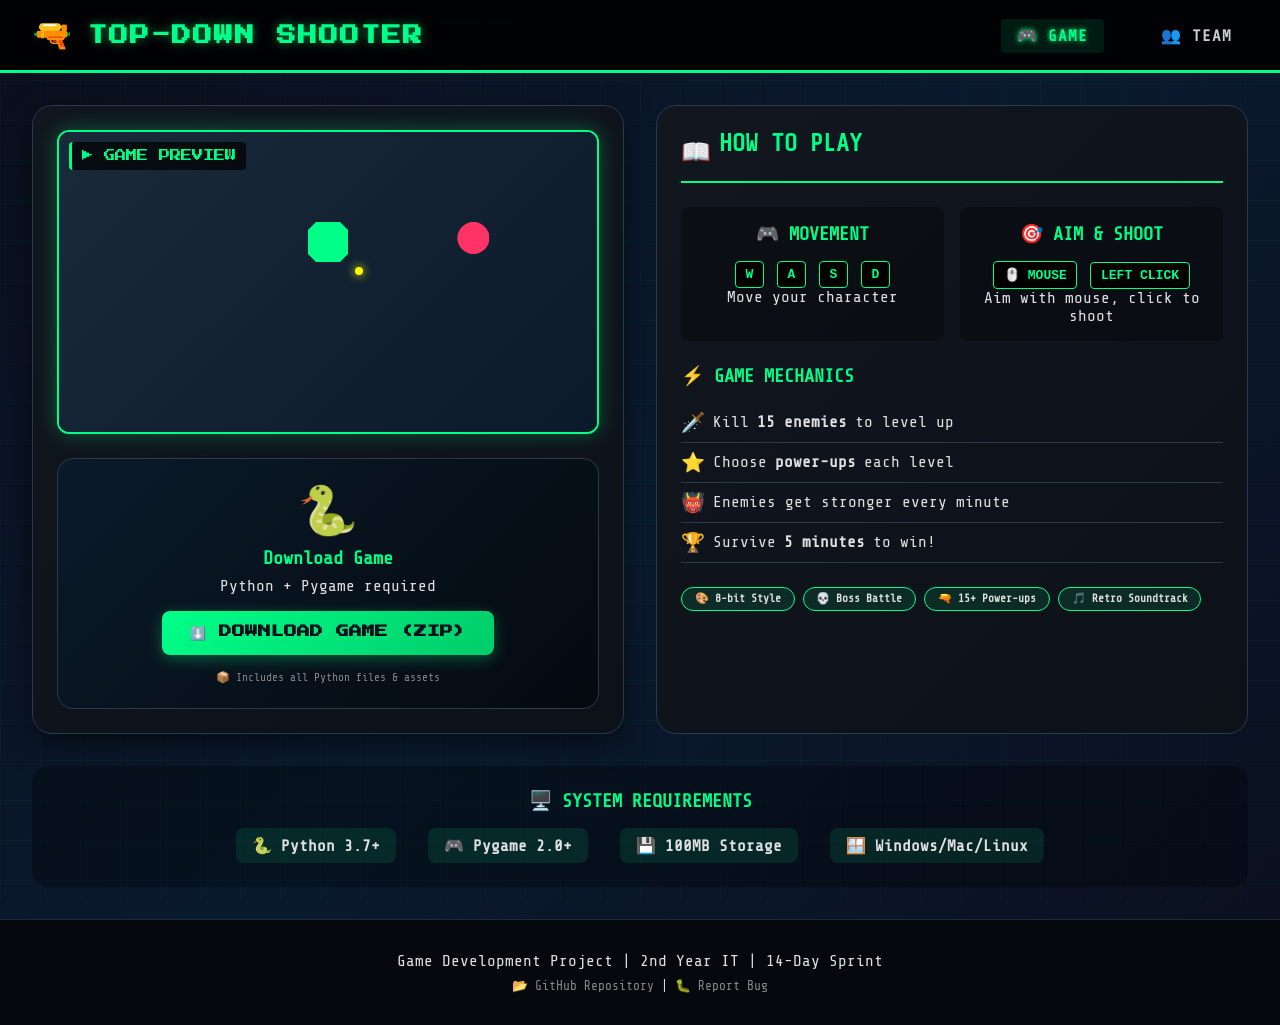
==== index.html @ 438e6f83 "Add files via upload" ====
<!DOCTYPE html>
<html lang="en">
<head>
    <meta charset="UTF-8">
    <meta name="viewport" content="width=device-width, initial-scale=1.0">
    <title>Top-Down Shooter | 5 Minutes Till Dawn</title>
    <link rel="stylesheet" href="style.css">
    <link href="https://fonts.googleapis.com/css2?family=Press+Start+2P&family=Share+Tech+Mono&display=swap" rel="stylesheet">
</head>
<body>
    <header>
        <div class="logo">
            <span class="logo-icon">🔫</span>
            <h1>TOP-DOWN SHOOTER</h1>
        </div>
        <nav>
            <a href="index.html" class="active">🎮 GAME</a>
            <a href="team.html">👥 TEAM</a>
        </nav>
    </header>

    <main>
        <section class="hero">
            <div class="game-preview">
                <div class="game-screen">
                    <div class="game-canvas">
                        <div class="pixel-character"></div>
                        <div class="pixel-enemy"></div>
                        <div class="pixel-bullet"></div>
                    </div>
                    <div class="game-overlay">
                        <span class="pixel-text">▶ GAME PREVIEW</span>
                    </div>
                </div>
                
                <div class="download-section">
                    <div class="download-card">
                        <div class="download-icon">🐍</div>
                        <h3>Download Game</h3>
                        <p>Python + Pygame required</p>
                        <a href="game.zip" download class="btn primary" id="downloadBtn">
                            ⬇️ DOWNLOAD GAME (ZIP)
                        </a>
                        <p class="note">📦 Includes all Python files & assets</p>
                    </div>
                </div>
            </div>
            
            <div class="instructions">
                <div class="instruction-header">
                    <span class="pixel-icon">📖</span>
                    <h2>HOW TO PLAY</h2>
                </div>
                <div class="controls-grid">
                    <div class="control-group">
                        <h3>🎮 MOVEMENT</h3>
                        <div class="keys">
                            <kbd>W</kbd> <kbd>A</kbd> <kbd>S</kbd> <kbd>D</kbd>
                        </div>
                        <p>Move your character</p>
                    </div>
                    <div class="control-group">
                        <h3>🎯 AIM & SHOOT</h3>
                        <div class="keys">
                            <kbd>🖱️ MOUSE</kbd> <kbd>LEFT CLICK</kbd>
                        </div>
                        <p>Aim with mouse, click to shoot</p>
                    </div>
                </div>
                
                <div class="game-mechanics">
                    <h3>⚡ GAME MECHANICS</h3>
                    <ul class="mechanics-list">
                        <li><span class="mech-icon">🗡️</span> Kill <strong>15 enemies</strong> to level up</li>
                        <li><span class="mech-icon">⭐</span> Choose <strong>power-ups</strong> each level</li>
                        <li><span class="mech-icon">👹</span> Enemies get stronger every minute</li>
                        <li><span class="mech-icon">🏆</span> Survive <strong>5 minutes</strong> to win!</li>
                    </ul>
                </div>
                
                <div class="feature-badges">
                    <span class="badge">🎨 8-bit Style</span>
                    <span class="badge">💀 Boss Battle</span>
                    <span class="badge">🔫 15+ Power-ups</span>
                    <span class="badge">🎵 Retro Soundtrack</span>
                </div>
            </div>
        </section>
        
        <section class="system-requirements">
            <h3>🖥️ SYSTEM REQUIREMENTS</h3>
            <div class="req-grid">
                <div class="req-item">🐍 Python 3.7+</div>
                <div class="req-item">🎮 Pygame 2.0+</div>
                <div class="req-item">💾 100MB Storage</div>
                <div class="req-item">🪟 Windows/Mac/Linux</div>
            </div>
        </section>
    </main>

    <footer>
        <p>Game Development Project | 2nd Year IT | 14-Day Sprint</p>
        <p class="footer-links">
            <a href="#">📂 GitHub Repository</a> | 
            <a href="#">🐛 Report Bug</a>
        </p>
    </footer>

    <script src="download-game.js"></script>
</body>
</html>
---- style.css ----
* {
    margin: 0;
    padding: 0;
    box-sizing: border-box;
}

body {
    font-family: 'Share Tech Mono', 'Courier New', monospace;
    background: linear-gradient(135deg, #0a0f1e 0%, #0a1a2e 50%, #0a0f1e 100%);
    color: #e0e0e0;
    min-height: 100vh;
    position: relative;
}

body::before {
    content: '';
    position: fixed;
    top: 0;
    left: 0;
    width: 100%;
    height: 100%;
    background-image: 
        linear-gradient(rgba(0, 255, 136, 0.03) 1px, transparent 1px),
        linear-gradient(90deg, rgba(0, 255, 136, 0.03) 1px, transparent 1px);
    background-size: 40px 40px;
    pointer-events: none;
    z-index: 0;
}

header {
    background: rgba(0, 0, 0, 0.9);
    padding: 1rem 2rem;
    border-bottom: 3px solid #00ff88;
    display: flex;
    justify-content: space-between;
    align-items: center;
    flex-wrap: wrap;
    position: relative;
    z-index: 10;
    backdrop-filter: blur(10px);
}

.logo {
    display: flex;
    align-items: center;
    gap: 1rem;
}

.logo-icon {
    font-size: 2rem;
    animation: pulse 2s infinite;
}

@keyframes pulse {
    0%, 100% { transform: scale(1); }
    50% { transform: scale(1.1); text-shadow: 0 0 20px #00ff88; }
}

header h1 {
    font-family: 'Press Start 2P', monospace;
    font-size: 1.2rem;
    color: #00ff88;
    text-shadow: 0 0 10px rgba(0,255,136,0.5);
    letter-spacing: 2px;
}

nav a {
    color: #ccc;
    text-decoration: none;
    margin-left: 2rem;
    padding: 0.5rem 1rem;
    transition: 0.3s;
    font-weight: bold;
    letter-spacing: 1px;
}

nav a:hover, nav a.active {
    color: #00ff88;
    background: rgba(0, 255, 136, 0.1);
    border-radius: 4px;
    text-shadow: 0 0 5px #00ff88;
}

main {
    max-width: 1400px;
    margin: 2rem auto;
    padding: 0 2rem;
    position: relative;
    z-index: 1;
}

.hero {
    display: grid;
    grid-template-columns: 1fr 1fr;
    gap: 2rem;
}

.game-preview {
    background: linear-gradient(135deg, #11161f, #0d1219);
    border-radius: 20px;
    padding: 1.5rem;
    border: 1px solid #2a3a4a;
    box-shadow: 0 10px 30px rgba(0,0,0,0.5);
}

.game-screen {
    background: #000000;
    border-radius: 12px;
    overflow: hidden;
    position: relative;
    margin-bottom: 1.5rem;
    border: 2px solid #00ff88;
    box-shadow: 0 0 20px rgba(0,255,136,0.3);
}

.game-canvas {
    height: 300px;
    background: linear-gradient(135deg, #1a2a3a, #0a1a2a);
    position: relative;
    overflow: hidden;
}

.pixel-character {
    position: absolute;
    width: 40px;
    height: 40px;
    background: #00ff88;
    bottom: 50%;
    left: 50%;
    transform: translate(-50%, -50%);
    clip-path: polygon(20% 0%, 80% 0%, 100% 20%, 100% 80%, 80% 100%, 20% 100%, 0% 80%, 0% 20%);
    animation: moveCharacter 3s ease-in-out infinite;
    box-shadow: 0 0 20px #00ff88;
}

@keyframes moveCharacter {
    0%, 100% { transform: translate(-50%, -50%) rotate(0deg); }
    25% { transform: translate(-60%, -50%) rotate(-10deg); }
    75% { transform: translate(-40%, -50%) rotate(10deg); }
}

.pixel-enemy {
    position: absolute;
    width: 32px;
    height: 32px;
    background: #ff3366;
    top: 30%;
    right: 20%;
    clip-path: circle(50%);
    animation: moveEnemy 2s ease-in-out infinite;
    box-shadow: 0 0 15px #ff3366;
}

@keyframes moveEnemy {
    0%, 100% { transform: translateX(0); }
    50% { transform: translateX(-30px); }
}

.pixel-bullet {
    position: absolute;
    width: 8px;
    height: 8px;
    background: #ffff00;
    top: 45%;
    left: 55%;
    border-radius: 50%;
    animation: shootBullet 0.8s ease-in-out infinite;
    box-shadow: 0 0 10px #ffff00;
}

@keyframes shootBullet {
    0% { transform: translateX(0); opacity: 1; }
    100% { transform: translateX(50px); opacity: 0; }
}

.game-overlay {
    position: absolute;
    top: 10px;
    left: 10px;
    background: rgba(0,0,0,0.7);
    padding: 5px 10px;
    border-radius: 4px;
    border-left: 3px solid #00ff88;
}

.pixel-text {
    font-family: 'Press Start 2P', monospace;
    font-size: 0.7rem;
    color: #00ff88;
}

.download-card {
    background: linear-gradient(135deg, #0a1a2a, #050a10);
    border-radius: 16px;
    padding: 1.5rem;
    text-align: center;
    border: 1px solid #2a3a4a;
    transition: transform 0.3s;
}

.download-card:hover {
    transform: translateY(-5px);
    border-color: #00ff88;
}

.download-icon {
    font-size: 3rem;
    margin-bottom: 0.5rem;
}

.download-card h3 {
    color: #00ff88;
    margin-bottom: 0.5rem;
}

.btn {
    display: inline-block;
    background: linear-gradient(135deg, #00ff88, #00cc6a);
    color: #0a0f1e;
    padding: 14px 28px;
    text-decoration: none;
    border-radius: 8px;
    font-weight: bold;
    margin: 1rem 0;
    transition: 0.3s;
    font-family: 'Press Start 2P', monospace;
    font-size: 0.8rem;
    border: none;
    cursor: pointer;
    box-shadow: 0 4px 15px rgba(0,255,136,0.3);
}

.btn:hover {
    transform: scale(1.05);
    box-shadow: 0 6px 20px rgba(0,255,136,0.5);
}

.note {
    font-size: 0.7rem;
    color: #888;
}

.instructions {
    background: linear-gradient(135deg, #11161f, #0d1219);
    border-radius: 20px;
    padding: 1.5rem;
    border: 1px solid #2a3a4a;
}

.instruction-header {
    display: flex;
    align-items: center;
    gap: 0.5rem;
    margin-bottom: 1.5rem;
    border-bottom: 2px solid #00ff88;
    padding-bottom: 0.5rem;
}

.pixel-icon {
    font-size: 1.5rem;
}

.instructions h2, .instructions h3 {
    color: #00ff88;
    margin-bottom: 1rem;
}

.controls-grid {
    display: grid;
    grid-template-columns: 1fr 1fr;
    gap: 1rem;
    margin-bottom: 1.5rem;
}

.control-group {
    background: rgba(0,0,0,0.3);
    padding: 1rem;
    border-radius: 8px;
    text-align: center;
}

.keys kbd {
    background: #000;
    border: 1px solid #00ff88;
    padding: 0.3rem 0.6rem;
    border-radius: 4px;
    font-family: monospace;
    font-weight: bold;
    color: #00ff88;
    margin: 0 2px;
    display: inline-block;
}

.game-mechanics {
    margin: 1.5rem 0;
}

.mechanics-list {
    list-style: none;
    padding: 0;
}

.mechanics-list li {
    padding: 0.5rem 0;
    display: flex;
    align-items: center;
    gap: 0.5rem;
    border-bottom: 1px solid #2a3a4a;
}

.mech-icon {
    font-size: 1.2rem;
}

.feature-badges {
    display: flex;
    flex-wrap: wrap;
    gap: 0.5rem;
    margin-top: 1rem;
}

.badge {
    background: rgba(0, 255, 136, 0.1);
    border: 1px solid #00ff88;
    padding: 0.3rem 0.8rem;
    border-radius: 20px;
    font-size: 0.7rem;
    font-weight: bold;
}

.system-requirements {
    margin-top: 2rem;
    background: rgba(0,0,0,0.3);
    border-radius: 16px;
    padding: 1.5rem;
    text-align: center;
}

.system-requirements h3 {
    color: #00ff88;
    margin-bottom: 1rem;
}

.req-grid {
    display: flex;
    justify-content: center;
    gap: 2rem;
    flex-wrap: wrap;
}

.req-item {
    background: rgba(0,255,136,0.1);
    padding: 0.5rem 1rem;
    border-radius: 8px;
    font-weight: bold;
}

/* Team Page Styles */
.team-hero {
    text-align: center;
    margin-bottom: 3rem;
}

.glitch-text {
    font-family: 'Press Start 2P', monospace;
    font-size: 1.5rem;
    color: #00ff88;
    margin-bottom: 1rem;
    text-shadow: 2px 2px 0 #ff3366;
}

.team-container {
    display: grid;
    grid-template-columns: repeat(auto-fit, minmax(350px, 1fr));
    gap: 2rem;
    margin-bottom: 2rem;
}

.team-card {
    background: linear-gradient(135deg, #11161f, #0d1219);
    border-radius: 20px;
    padding: 1.5rem;
    border: 1px solid #2a3a4a;
    transition: all 0.3s;
}

.team-card:hover {
    transform: translateY(-10px);
    border-color: #00ff88;
    box-shadow: 0 10px 30px rgba(0,255,136,0.2);
}

.team-card.lead {
    border-color: #ffaa00;
    box-shadow: 0 0 20px rgba(255,170,0,0.3);
}

.card-header {
    text-align: center;
    margin-bottom: 1rem;
}

.avatar {
    font-size: 3rem;
    margin-bottom: 0.5rem;
}

.role-badge {
    display: inline-block;
    background: rgba(0,255,136,0.2);
    padding: 0.2rem 0.8rem;
    border-radius: 20px;
    font-size: 0.7rem;
    font-weight: bold;
    margin-top: 0.5rem;
}

.role-badge.lead {
    background: rgba(255,170,0,0.3);
    color: #ffaa00;
}

.contribution-list {
    margin: 1rem 0;
    padding: 1rem;
    background: rgba(0,0,0,0.3);
    border-radius: 8px;
}

.contribution-list h4 {
    color: #00ff88;
    margin-bottom: 0.5rem;
}

.contribution-list ul {
    list-style: none;
    padding-left: 0;
}

.contribution-list li {
    padding: 0.2rem 0;
    font-size: 0.9rem;
}

.stats {
    display: flex;
    justify-content: space-around;
    margin: 1rem 0;
    padding: 0.5rem;
    background: rgba(0,0,0,0.2);
    border-radius: 8px;
}

.stats span {
    font-size: 0.8rem;
    font-weight: bold;
}

.github-link {
    display: inline-flex;
    align-items: center;
    gap: 0.5rem;
    margin-top: 1rem;
    color: #00ff88;
    text-decoration: none;
    padding: 0.5rem 1rem;
    background: rgba(0,255,136,0.1);
    border-radius: 8px;
    transition: 0.3s;
}

.github-link:hover {
    background: rgba(0,255,136,0.2);
    transform: translateX(5px);
}

.stats-grid {
    display: grid;
    grid-template-columns: repeat(auto-fit, minmax(150px, 1fr));
    gap: 1rem;
    margin: 2rem 0;
}

.stat-box {
    text-align: center;
    background: rgba(0,255,136,0.1);
    padding: 1rem;
    border-radius: 12px;
}

.stat-number {
    display: block;
    font-size: 2rem;
    font-weight: bold;
    color: #00ff88;
}

.stat-label {
    font-size: 0.8rem;
}

.workflow {
    background: rgba(0,0,0,0.3);
    padding: 1.5rem;
    border-radius: 12px;
    margin-top: 1rem;
}

.workflow-steps {
    display: flex;
    justify-content: center;
    gap: 1rem;
    margin: 1rem 0;
    font-weight: bold;
}

.workflow ul {
    margin-top: 1rem;
    padding-left: 1.5rem;
}

.workflow li {
    margin: 0.5rem 0;
}

.tech-stack {
    margin-top: 2rem;
    text-align: center;
}

.tech-stack h3 {
    color: #00ff88;
    margin-bottom: 1rem;
}

.tech-icons {
    display: flex;
    flex-wrap: wrap;
    justify-content: center;
    gap: 1rem;
}

.tech-icons span {
    background: rgba(0,255,136,0.1);
    padding: 0.5rem 1rem;
    border-radius: 8px;
    font-weight: bold;
    border: 1px solid #2a3a4a;
}

footer {
    text-align: center;
    padding: 2rem;
    background: #05080c;
    margin-top: 2rem;
    border-top: 1px solid #1a2a3a;
    position: relative;
    z-index: 1;
}

.footer-links {
    margin-top: 0.5rem;
    font-size: 0.8rem;
}

.footer-links a, .footer-note {
    color: #888;
    text-decoration: none;
}

.footer-links a:hover {
    color: #00ff88;
}

@media (max-width: 768px) {
    .hero {
        grid-template-columns: 1fr;
    }
    header {
        flex-direction: column;
        gap: 1rem;
        text-align: center;
    }
    nav a {
        margin: 0 0.5rem;
    }
    .controls-grid {
        grid-template-columns: 1fr;
    }
    header h1 {
        font-size: 0.9rem;
    }
    .glitch-text {
        font-size: 1rem;
    }
}
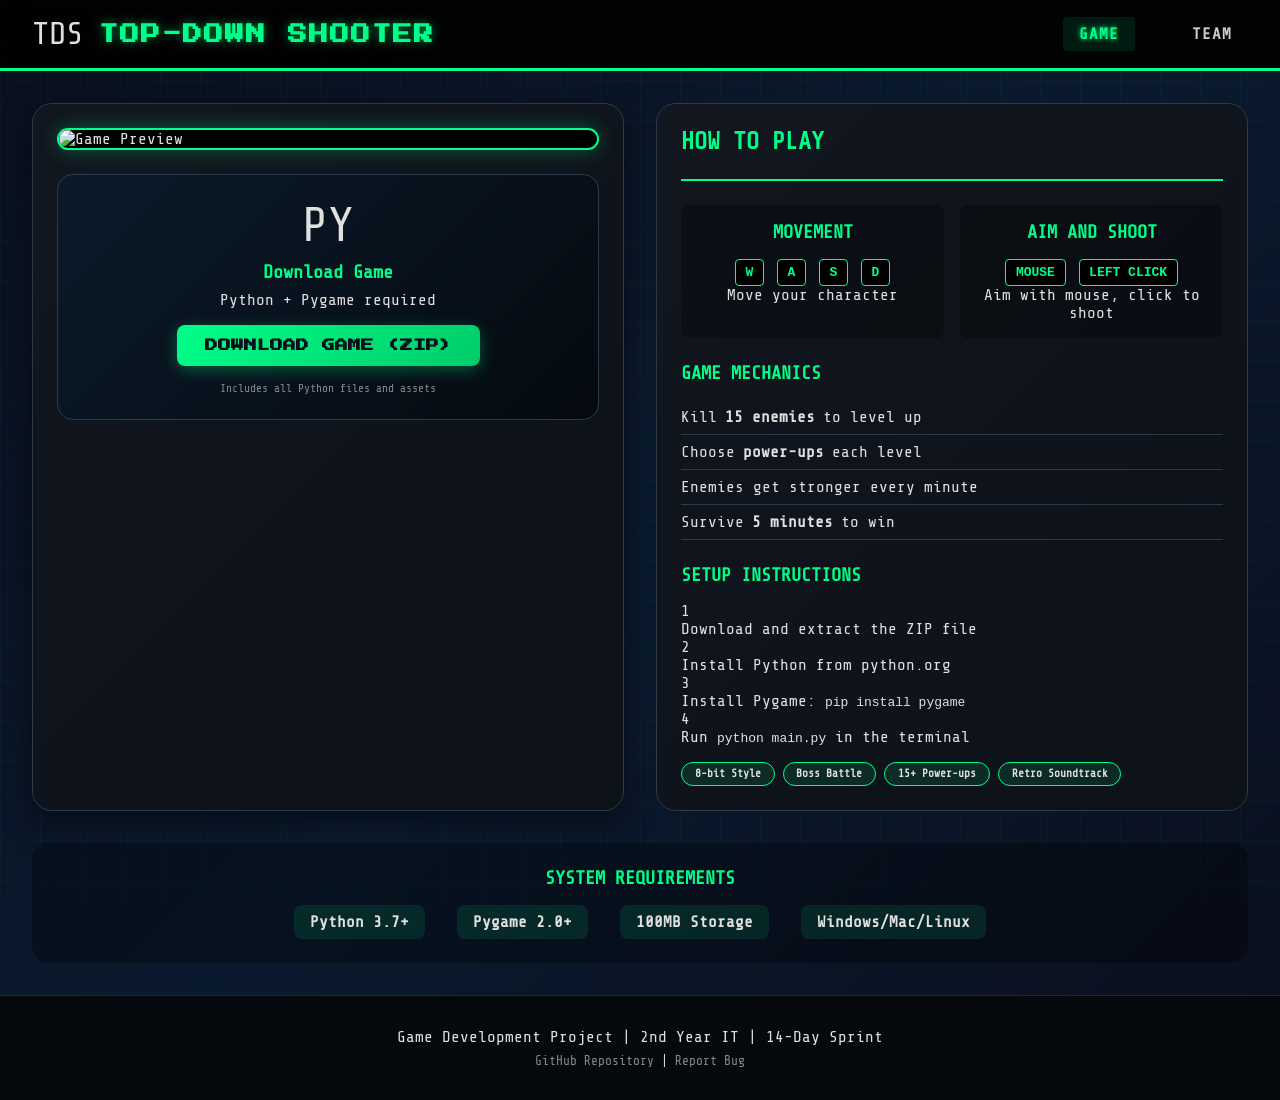
==== commit 7a9ee423: "Update index.html" ====
--- a/index.html
+++ b/index.html
@@ -10,12 +10,12 @@
 <body>
     <header>
         <div class="logo">
-            <span class="logo-icon">🔫</span>
+            <span class="logo-icon">TDS</span>
             <h1>TOP-DOWN SHOOTER</h1>
         </div>
         <nav>
-            <a href="index.html" class="active">🎮 GAME</a>
-            <a href="team.html">👥 TEAM</a>
+            <a href="index.html" class="active">GAME</a>
+            <a href="team.html">TEAM</a>
         </nav>
     </header>
 
@@ -23,77 +23,92 @@
         <section class="hero">
             <div class="game-preview">
                 <div class="game-screen">
-                    <div class="game-canvas">
-                        <div class="pixel-character"></div>
-                        <div class="pixel-enemy"></div>
-                        <div class="pixel-bullet"></div>
-                    </div>
-                    <div class="game-overlay">
-                        <span class="pixel-text">▶ GAME PREVIEW</span>
-                    </div>
+                    <img src="preview.png" alt="Game Preview" class="preview-image">
                 </div>
                 
                 <div class="download-section">
                     <div class="download-card">
-                        <div class="download-icon">🐍</div>
+                        <div class="download-icon">PY</div>
                         <h3>Download Game</h3>
                         <p>Python + Pygame required</p>
                         <a href="game.zip" download class="btn primary" id="downloadBtn">
-                            ⬇️ DOWNLOAD GAME (ZIP)
+                            DOWNLOAD GAME (ZIP)
                         </a>
-                        <p class="note">📦 Includes all Python files & assets</p>
+                        <p class="note">Includes all Python files and assets</p>
                     </div>
                 </div>
             </div>
             
             <div class="instructions">
                 <div class="instruction-header">
-                    <span class="pixel-icon">📖</span>
                     <h2>HOW TO PLAY</h2>
                 </div>
+                
                 <div class="controls-grid">
                     <div class="control-group">
-                        <h3>🎮 MOVEMENT</h3>
+                        <h3>MOVEMENT</h3>
                         <div class="keys">
                             <kbd>W</kbd> <kbd>A</kbd> <kbd>S</kbd> <kbd>D</kbd>
                         </div>
                         <p>Move your character</p>
                     </div>
                     <div class="control-group">
-                        <h3>🎯 AIM & SHOOT</h3>
+                        <h3>AIM AND SHOOT</h3>
                         <div class="keys">
-                            <kbd>🖱️ MOUSE</kbd> <kbd>LEFT CLICK</kbd>
+                            <kbd>MOUSE</kbd> <kbd>LEFT CLICK</kbd>
                         </div>
                         <p>Aim with mouse, click to shoot</p>
                     </div>
                 </div>
                 
                 <div class="game-mechanics">
-                    <h3>⚡ GAME MECHANICS</h3>
+                    <h3>GAME MECHANICS</h3>
                     <ul class="mechanics-list">
-                        <li><span class="mech-icon">🗡️</span> Kill <strong>15 enemies</strong> to level up</li>
-                        <li><span class="mech-icon">⭐</span> Choose <strong>power-ups</strong> each level</li>
-                        <li><span class="mech-icon">👹</span> Enemies get stronger every minute</li>
-                        <li><span class="mech-icon">🏆</span> Survive <strong>5 minutes</strong> to win!</li>
+                        <li>Kill <strong>15 enemies</strong> to level up</li>
+                        <li>Choose <strong>power-ups</strong> each level</li>
+                        <li>Enemies get stronger every minute</li>
+                        <li>Survive <strong>5 minutes</strong> to win</li>
                     </ul>
                 </div>
                 
+                <div class="setup-instructions">
+                    <h3>SETUP INSTRUCTIONS</h3>
+                    <div class="setup-steps">
+                        <div class="step">
+                            <span class="step-number">1</span>
+                            <p>Download and extract the ZIP file</p>
+                        </div>
+                        <div class="step">
+                            <span class="step-number">2</span>
+                            <p>Install Python from python.org</p>
+                        </div>
+                        <div class="step">
+                            <span class="step-number">3</span>
+                            <p>Install Pygame: <code>pip install pygame</code></p>
+                        </div>
+                        <div class="step">
+                            <span class="step-number">4</span>
+                            <p>Run <code>python main.py</code> in the terminal</p>
+                        </div>
+                    </div>
+                </div>
+                
                 <div class="feature-badges">
-                    <span class="badge">🎨 8-bit Style</span>
-                    <span class="badge">💀 Boss Battle</span>
-                    <span class="badge">🔫 15+ Power-ups</span>
-                    <span class="badge">🎵 Retro Soundtrack</span>
+                    <span class="badge">8-bit Style</span>
+                    <span class="badge">Boss Battle</span>
+                    <span class="badge">15+ Power-ups</span>
+                    <span class="badge">Retro Soundtrack</span>
                 </div>
             </div>
         </section>
         
         <section class="system-requirements">
-            <h3>🖥️ SYSTEM REQUIREMENTS</h3>
+            <h3>SYSTEM REQUIREMENTS</h3>
             <div class="req-grid">
-                <div class="req-item">🐍 Python 3.7+</div>
-                <div class="req-item">🎮 Pygame 2.0+</div>
-                <div class="req-item">💾 100MB Storage</div>
-                <div class="req-item">🪟 Windows/Mac/Linux</div>
+                <div class="req-item">Python 3.7+</div>
+                <div class="req-item">Pygame 2.0+</div>
+                <div class="req-item">100MB Storage</div>
+                <div class="req-item">Windows/Mac/Linux</div>
             </div>
         </section>
     </main>
@@ -101,11 +116,11 @@
     <footer>
         <p>Game Development Project | 2nd Year IT | 14-Day Sprint</p>
         <p class="footer-links">
-            <a href="#">📂 GitHub Repository</a> | 
-            <a href="#">🐛 Report Bug</a>
+            <a href="#">GitHub Repository</a> | 
+            <a href="#">Report Bug</a>
         </p>
     </footer>
 
     <script src="download-game.js"></script>
 </body>
-</html>+</html>
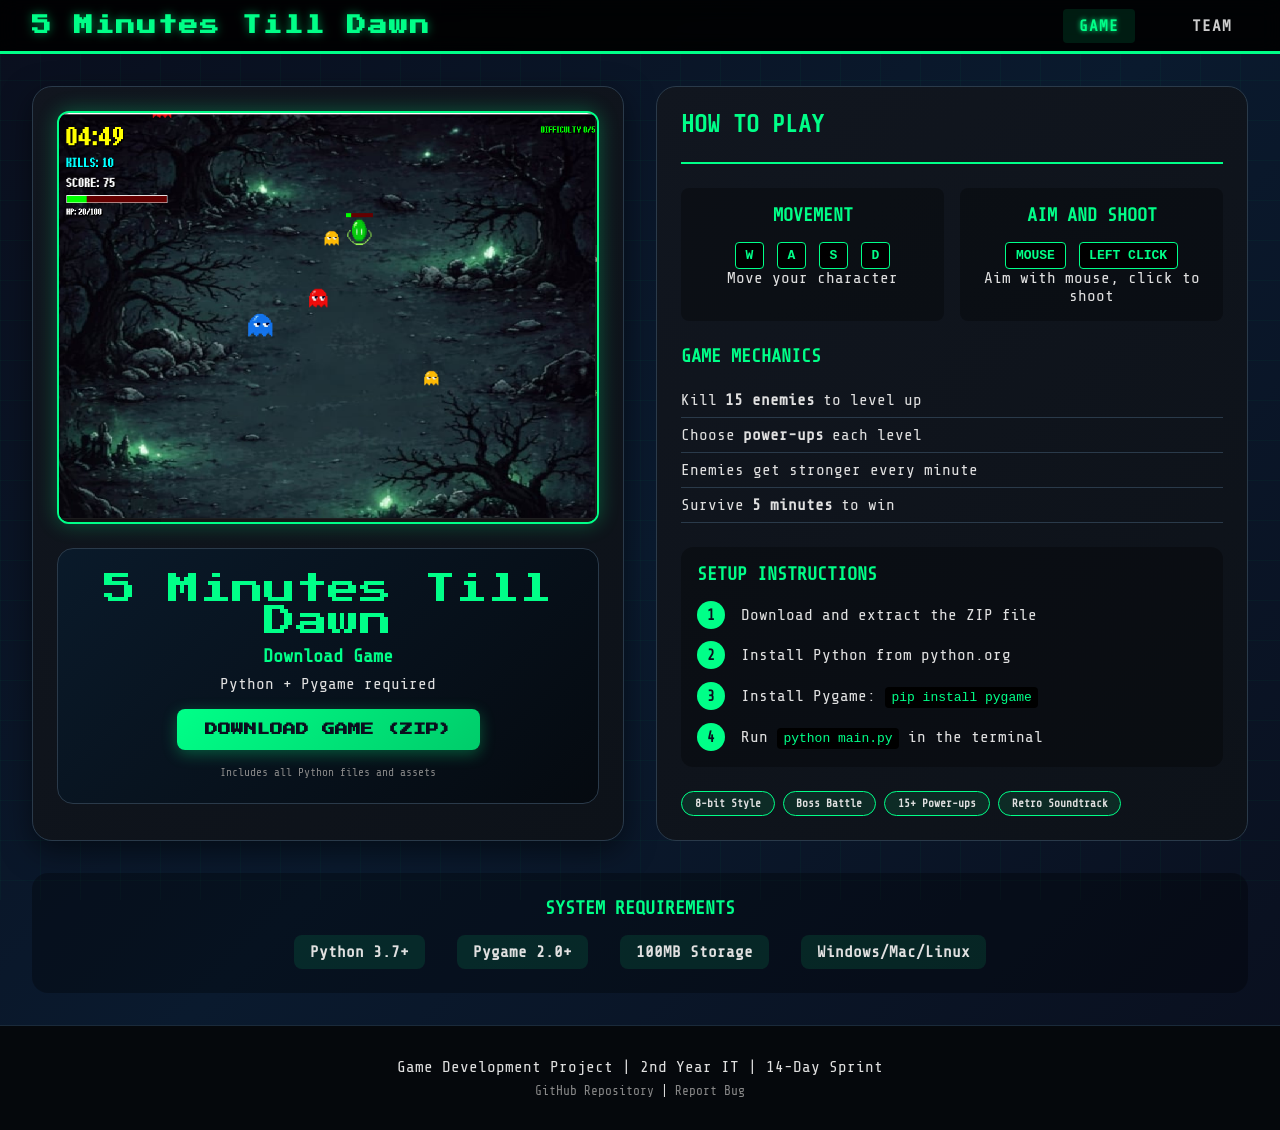
==== commit 56de4c8a: "Update index.html" ====
--- a/index.html
+++ b/index.html
@@ -10,8 +10,7 @@
 <body>
     <header>
         <div class="logo">
-            <span class="logo-icon">TDS</span>
-            <h1>TOP-DOWN SHOOTER</h1>
+            <h1>5 Minutes Till Dawn</h1>
         </div>
         <nav>
             <a href="index.html" class="active">GAME</a>
@@ -28,7 +27,7 @@
                 
                 <div class="download-section">
                     <div class="download-card">
-                        <div class="download-icon">PY</div>
+                        <div class="download-icon">5 Minutes Till Dawn</div>
                         <h3>Download Game</h3>
                         <p>Python + Pygame required</p>
                         <a href="game.zip" download class="btn primary" id="downloadBtn">
--- a/style.css
+++ b/style.css
@@ -47,13 +47,13 @@
 }
 
 .logo-icon {
-    font-size: 2rem;
-    animation: pulse 2s infinite;
-}
-
-@keyframes pulse {
-    0%, 100% { transform: scale(1); }
-    50% { transform: scale(1.1); text-shadow: 0 0 20px #00ff88; }
+    font-family: 'Press Start 2P', monospace;
+    font-size: 1rem;
+    color: #00ff88;
+    background: rgba(0,255,136,0.1);
+    padding: 0.3rem 0.6rem;
+    border-radius: 4px;
+    border: 1px solid #00ff88;
 }
 
 header h1 {
@@ -107,86 +107,15 @@
     background: #000000;
     border-radius: 12px;
     overflow: hidden;
-    position: relative;
     margin-bottom: 1.5rem;
     border: 2px solid #00ff88;
     box-shadow: 0 0 20px rgba(0,255,136,0.3);
 }
 
-.game-canvas {
-    height: 300px;
-    background: linear-gradient(135deg, #1a2a3a, #0a1a2a);
-    position: relative;
-    overflow: hidden;
-}
-
-.pixel-character {
-    position: absolute;
-    width: 40px;
-    height: 40px;
-    background: #00ff88;
-    bottom: 50%;
-    left: 50%;
-    transform: translate(-50%, -50%);
-    clip-path: polygon(20% 0%, 80% 0%, 100% 20%, 100% 80%, 80% 100%, 20% 100%, 0% 80%, 0% 20%);
-    animation: moveCharacter 3s ease-in-out infinite;
-    box-shadow: 0 0 20px #00ff88;
-}
-
-@keyframes moveCharacter {
-    0%, 100% { transform: translate(-50%, -50%) rotate(0deg); }
-    25% { transform: translate(-60%, -50%) rotate(-10deg); }
-    75% { transform: translate(-40%, -50%) rotate(10deg); }
-}
-
-.pixel-enemy {
-    position: absolute;
-    width: 32px;
-    height: 32px;
-    background: #ff3366;
-    top: 30%;
-    right: 20%;
-    clip-path: circle(50%);
-    animation: moveEnemy 2s ease-in-out infinite;
-    box-shadow: 0 0 15px #ff3366;
-}
-
-@keyframes moveEnemy {
-    0%, 100% { transform: translateX(0); }
-    50% { transform: translateX(-30px); }
-}
-
-.pixel-bullet {
-    position: absolute;
-    width: 8px;
-    height: 8px;
-    background: #ffff00;
-    top: 45%;
-    left: 55%;
-    border-radius: 50%;
-    animation: shootBullet 0.8s ease-in-out infinite;
-    box-shadow: 0 0 10px #ffff00;
-}
-
-@keyframes shootBullet {
-    0% { transform: translateX(0); opacity: 1; }
-    100% { transform: translateX(50px); opacity: 0; }
-}
-
-.game-overlay {
-    position: absolute;
-    top: 10px;
-    left: 10px;
-    background: rgba(0,0,0,0.7);
-    padding: 5px 10px;
-    border-radius: 4px;
-    border-left: 3px solid #00ff88;
-}
-
-.pixel-text {
-    font-family: 'Press Start 2P', monospace;
-    font-size: 0.7rem;
-    color: #00ff88;
+.preview-image {
+    width: 100%;
+    height: auto;
+    display: block;
 }
 
 .download-card {
@@ -204,8 +133,10 @@
 }
 
 .download-icon {
-    font-size: 3rem;
+    font-family: 'Press Start 2P', monospace;
+    font-size: 2rem;
     margin-bottom: 0.5rem;
+    color: #00ff88;
 }
 
 .download-card h3 {
@@ -248,16 +179,9 @@
 }
 
 .instruction-header {
-    display: flex;
-    align-items: center;
-    gap: 0.5rem;
     margin-bottom: 1.5rem;
     border-bottom: 2px solid #00ff88;
     padding-bottom: 0.5rem;
-}
-
-.pixel-icon {
-    font-size: 1.5rem;
 }
 
 .instructions h2, .instructions h3 {
@@ -308,8 +232,48 @@
     border-bottom: 1px solid #2a3a4a;
 }
 
-.mech-icon {
-    font-size: 1.2rem;
+.setup-instructions {
+    margin: 1.5rem 0;
+    background: rgba(0,0,0,0.3);
+    border-radius: 12px;
+    padding: 1rem;
+}
+
+.setup-steps {
+    display: flex;
+    flex-direction: column;
+    gap: 0.8rem;
+}
+
+.step {
+    display: flex;
+    align-items: center;
+    gap: 1rem;
+}
+
+.step-number {
+    background: #00ff88;
+    color: #0a0f1e;
+    width: 28px;
+    height: 28px;
+    display: flex;
+    align-items: center;
+    justify-content: center;
+    border-radius: 50%;
+    font-weight: bold;
+    font-size: 0.9rem;
+}
+
+.step p {
+    margin: 0;
+}
+
+.step code {
+    background: #000;
+    padding: 0.2rem 0.4rem;
+    border-radius: 4px;
+    font-family: monospace;
+    color: #00ff88;
 }
 
 .feature-badges {
@@ -355,7 +319,6 @@
     font-weight: bold;
 }
 
-/* Team Page Styles */
 .team-hero {
     text-align: center;
     margin-bottom: 3rem;
@@ -401,8 +364,10 @@
 }
 
 .avatar {
-    font-size: 3rem;
+    font-family: 'Press Start 2P', monospace;
+    font-size: 2rem;
     margin-bottom: 0.5rem;
+    color: #00ff88;
 }
 
 .role-badge {
@@ -474,53 +439,27 @@
     transform: translateX(5px);
 }
 
-.stats-grid {
-    display: grid;
-    grid-template-columns: repeat(auto-fit, minmax(150px, 1fr));
-    gap: 1rem;
+.logs-section {
     margin: 2rem 0;
-}
-
-.stat-box {
-    text-align: center;
-    background: rgba(0,255,136,0.1);
+    text-align: center;
+}
+
+.logs-section h3 {
+    color: #00ff88;
+    margin-bottom: 1rem;
+}
+
+.logs-image-container {
+    background: #0d1219;
+    border-radius: 16px;
     padding: 1rem;
-    border-radius: 12px;
-}
-
-.stat-number {
-    display: block;
-    font-size: 2rem;
-    font-weight: bold;
-    color: #00ff88;
-}
-
-.stat-label {
-    font-size: 0.8rem;
-}
-
-.workflow {
-    background: rgba(0,0,0,0.3);
-    padding: 1.5rem;
-    border-radius: 12px;
-    margin-top: 1rem;
-}
-
-.workflow-steps {
-    display: flex;
-    justify-content: center;
-    gap: 1rem;
-    margin: 1rem 0;
-    font-weight: bold;
-}
-
-.workflow ul {
-    margin-top: 1rem;
-    padding-left: 1.5rem;
-}
-
-.workflow li {
-    margin: 0.5rem 0;
+    border: 1px solid #2a3a4a;
+}
+
+.logs-image {
+    width: 100%;
+    height: auto;
+    border-radius: 8px;
 }
 
 .tech-stack {
@@ -593,4 +532,4 @@
     .glitch-text {
         font-size: 1rem;
     }
-}+}
